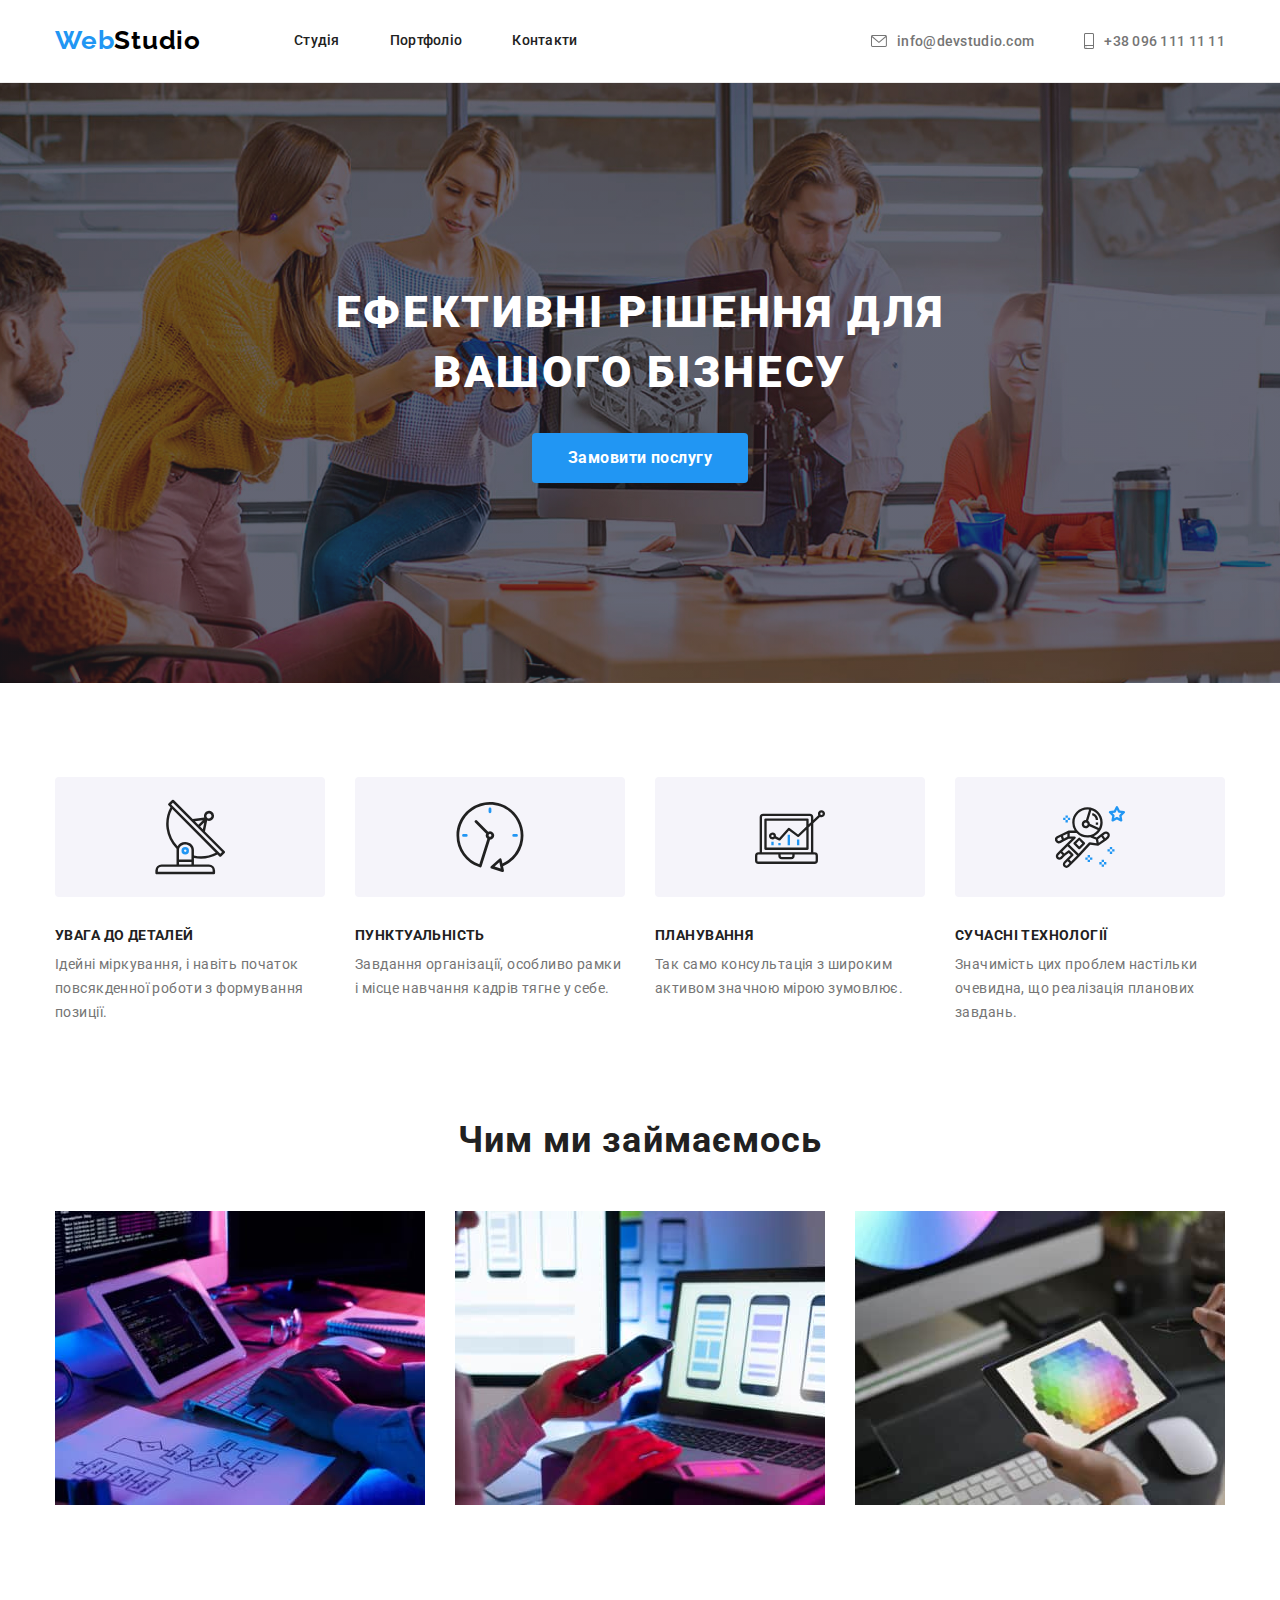
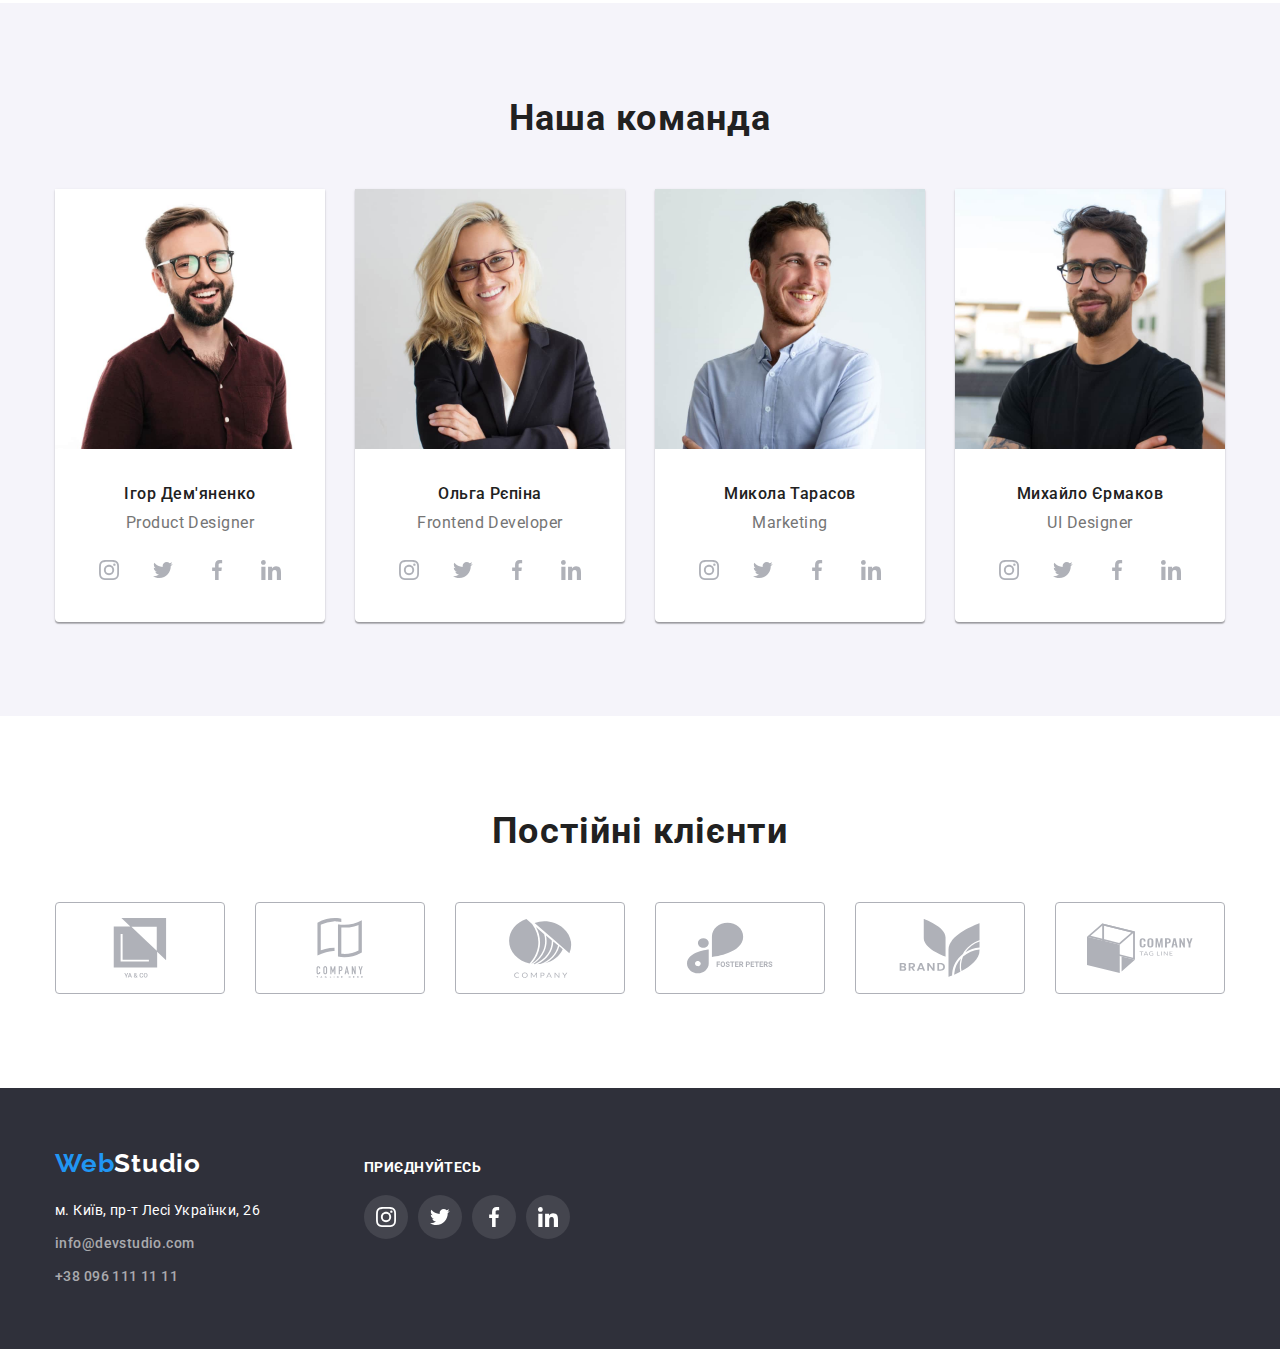
==== index.html @ 9c5e0856 "upd" ====
<!DOCTYPE html>
<html lang="en">
  <head>
    <meta charset="UTF-8" />
    <meta http-equiv="X-UA-Compatible" content="IE=edge" />
    <meta name="viewport" content="width=device-width, initial-scale=1.0" />
    <title>Студія</title>
    <link
      href="https://fonts.googleapis.com/css2?family=Raleway:wght@700&family=Roboto:wght@400;500;700;900&display=swap"
      rel="stylesheet"
    />
    <link
      rel="stylesheet"
      href="https://cdnjs.cloudflare.com/ajax/libs/modern-normalize/1.1.0/modern-normalize.min.css"
    />
    <link href="./css/styles.css" rel="stylesheet" type="text/css" />
  </head>
  <body>
    <header class="head-border">
      <div class="container header">
        <nav class="site-nav">
          <a href="" class="site-logo"
            >Web<span class="studio-header">Studio</span></a
          >
          <ul class="site-nav list">
            <li><a href="./index.html" class="link">Студія</a></li>
            <li><a href="./portfolio.html" class="link">Портфоліо</a></li>
            <li><a href="" class="link">Контакти</a></li>
          </ul>
        </nav>
        <ul class="auth-nav">
          <li class="item">
            <a 
            href="mailto:info@devstudio.com" class="contact top-contact"
              ><svg class="mail-icon">
                <use href="./images/symbol-defs.svg#icon-envelope"></use>
                </svg><span contsct-text>info@devstudio.com</span> 
              </a
            >
          </li>
          <li class="item">
            <a 
            href="tel:+380961111111" class="contact top-contact" >
            <svg class="tel-icon">
              <use href="./images/symbol-defs.svg#icon-smartphone"></use>
              </svg><span class="contact-text">+38 096 111 11 11</span> </a>
          </li>
        </ul>
      </div>
    </header>
    <main>
      <section class="hero section">
        <div>
          <h1 class="hero-title">Ефективні рішення для вашого бізнесу</h1>
          <div class="btn">
            <button type="button" class="hero-btn button">Замовити послугу
            </button>
          </div>
        </div>
      </section>
      <section class="about section">
        <div class="container">
          <ul class="about-list list">
            <li class="li-width">
              <div class="work-div">
                <svg class="work-icon" width="70" >
                  <use href="./images/symbol-defs.svg#icon-antenna"></use>
                  </svg>
              </div>
              <h3 class="about-header">УВАГА ДО ДЕТАЛЕЙ</h3>
              <p>
                Ідейні міркування, і навіть початок повсякденної роботи з
                формування позиції.
              </p>
            </li>
            <li class="li-width">
              <div class="work-div">
                <svg class="work-icon" width="70">
                  <use href="./images/symbol-defs.svg#icon-clock-1"></use>
                  </svg>
              </div>
              <h3 class="about-header">ПУНКТУАЛЬНІСТЬ</h3>
              <p>
                Завдання організації, особливо рамки і місце навчання кадрів
                тягне у себе.
              </p>
            </li>
            <li class="li-width">
              <div class="work-div">
                <svg class="work-icon" width="70">
                  <use href="./images/symbol-defs.svg#icon-diagram-1"></use>
                  </svg>
              </div>
              <h3 class="about-header">ПЛАНУВАННЯ</h3>
              <p>
                Так само консультація з широким активом значною мірою зумовлює.
              </p>
            </li>
            <li class="li-width">
              <div class="work-div">
                <svg class="work-icon " width="70">
                  <use href="./images/symbol-defs.svg#icon-astronaut-1"></use>
                  </svg>
              </div>
              <h3 class="about-header">СУЧАСНІ ТЕХНОЛОГІЇ</h3>
              <p>
                Значимість цих проблем настільки очевидна, що реалізація
                планових завдань.
              </p>
            </li>
          </ul>
        </div>
      </section>
      <section class="work-type section">
        <div class="container">
          <h2 class="work-header">Чим ми займаємось</h2>
          <ul class="work-list list">
            <li>
              <img
                width="370px"
                height="294px"
                src="./images/img.jpg"
                alt="ЧимЗаймаємось1"
              />
            </li>
            <li>
              <img
                width="370px"
                height="294px"
                src="./images/img1.jpg"
                alt="ЧимЗаймаємось2"
              />
            </li>
            <li>
              <img
                width="370px"
                height="294px"
                src="./images/img2.jpg"
                alt="Чимзаймаємось3"
              />
            </li>
          </ul>
        </div>
      </section>
      <section class="team section">
        <div class="container">
          <h2 class="work-header">Наша команда</h2>
          <ul class="team-list list">
            <li class="team-item">
              <img
                width="270px"
                height="260px"
                src="./images/img3.jpg"
                alt="Ігор Дем'яненко"
              />
              <div class="team-text">
                <h3 class="name-header">Ігор Дем'яненко</h3>
                <p>Product Designer</p>
                <ul class="social-list">
                  <li class="social-item">
                    <a class="social-link link"
                     href="https://www.instagram.com"
                    target="_blank" 
                    rel="nofollow noopener noreferrer"
                    aria-label="instagram icon">
                  <svg class="social-icon">
                  <use href="./images/symbol-defs.svg#icon-instagram-2"></use>
                  </svg>
                </a>
                  </li>
                  <li class="social-item">
                    <a class="social-link link" href="https://twitter.com"
                    target="_blank" 
                    rel="nofollow noopener noreferrer"
                    aria-label="twitter icon">
                  <svg class="social-icon">
                  <use href="./images/symbol-defs.svg#icon-twitter"></use>
                  </svg>
                </a>
                  </li>
                  <li class="social-item">
                    <a class="social-link link" href="https://www.facebook.com"
                    target="_blank" 
                    rel="nofollow noopener noreferrer"
                    aria-label="facebook icon">
                  <svg class="social-icon">
                  <use href="./images/symbol-defs.svg#icon-facebook-1"></use>
                  </svg>
                </a>
                  </li>
                  <li class="social-item">
                    <a class="social-link link" href="https://www.linkedin.com"
                    target="_blank" 
                    rel="nofollow noopener noreferrer"
                    aria-label="linkedin icon">
                  <svg class="social-icon">
                  <use href="./images/symbol-defs.svg#icon-linkedin-1"></use>
                  </svg>
                </a>
                  </li>
                </ul>
              </div>
            </li>
            <li class="team-item">
              <img
                width="270px"
                height="260px"
                src="./images/img4.jpg"
                alt="Ольга Рєпіна"
              />
              <div class="team-text">
                <h3 class="name-header">Ольга Рєпіна</h3>
                <p>Frontend Developer</p>
                <ul class="social-list">
                  <li class="social-item">
                    <a class="social-link link"
                     href="https://www.instagram.com"
                    target="_blank" 
                    rel="nofollow noopener noreferrer"
                    aria-label="instagram icon">
                  <svg class="social-icon">
                  <use href="./images/symbol-defs.svg#icon-instagram-2"></use>
                  </svg>
                </a>
                  </li>
                  <li class="social-item">
                    <a class="social-link link" href="https://twitter.com"
                    target="_blank" 
                    rel="nofollow noopener noreferrer"
                    aria-label="twitter icon">
                  <svg class="social-icon">
                  <use href="./images/symbol-defs.svg#icon-twitter"></use>
                  </svg>
                </a>
                  </li>
                  <li class="social-item">
                    <a class="social-link link" href="https://www.facebook.com"
                    target="_blank" 
                    rel="nofollow noopener noreferrer"
                    aria-label="facebook icon">
                  <svg class="social-icon">
                  <use href="./images/symbol-defs.svg#icon-facebook-1"></use>
                  </svg>
                </a>
                  </li>
                  <li class="social-item">
                    <a class="social-link link" href="https://www.linkedin.com"
                    target="_blank" 
                    rel="nofollow noopener noreferrer"
                    aria-label="linkedin icon">
                  <svg class="social-icon">
                  <use href="./images/symbol-defs.svg#icon-linkedin-1"></use>
                  </svg>
                </a>
                  </li>
                </ul>
              </div>
            </li>
            <li class="team-item">
              <img
                width="270px"
                height="260px"
                src="./images/img5.jpg"
                alt="Микола Тарасов"
              />
              <div class="team-text">
                <h3 class="name-header">Микола Тарасов</h3>
                <p>Marketing</p>
                <ul class="social-list">
                  <li class="social-item">
                    <a class="social-link link"
                     href="https://www.instagram.com"
                    target="_blank" 
                    rel="nofollow noopener noreferrer"
                    aria-label="instagram icon">
                  <svg class="social-icon">
                  <use href="./images/symbol-defs.svg#icon-instagram-2"></use>
                  </svg>
                </a>
                  </li>
                  <li class="social-item">
                    <a class="social-link link" href="https://twitter.com"
                    target="_blank" 
                    rel="nofollow noopener noreferrer"
                    aria-label="twitter icon">
                  <svg class="social-icon">
                  <use href="./images/symbol-defs.svg#icon-twitter"></use>
                  </svg>
                </a>
                  </li>
                  <li class="social-item">
                    <a class="social-link link" href="https://www.facebook.com"
                    target="_blank" 
                    rel="nofollow noopener noreferrer"
                    aria-label="facebook icon">
                  <svg class="social-icon">
                  <use href="./images/symbol-defs.svg#icon-facebook-1"></use>
                  </svg>
                </a>
                  </li>
                  <li class="social-item">
                    <a class="social-link link" href="https://www.linkedin.com"
                    target="_blank" 
                    rel="nofollow noopener noreferrer"
                    aria-label="linkedin icon">
                  <svg class="social-icon">
                  <use href="./images/symbol-defs.svg#icon-linkedin-1"></use>
                  </svg>
                </a>
                  </li>
                </ul>
              </div>
            </li>
            <li class="team-item">
              <img
                width="270px"
                height="260px"
                src="./images/img6.jpg"
                alt="Михайло Єрмаков"
              />
              <div class="team-text">
                <h3 class="name-header">Михайло Єрмаков</h3>
                <p>UI Designer</p>
                <ul class="social-list">
                  <li class="social-item">
                    <a class="social-link link"
                     href="https://www.instagram.com"
                    target="_blank" 
                    rel="nofollow noopener noreferrer"
                    aria-label="instagram icon">
                  <svg class="social-icon">
                  <use href="./images/symbol-defs.svg#icon-instagram-2"></use>
                  </svg>
                </a>
                  </li>
                  <li class="social-item">
                    <a class="social-link link" href="https://twitter.com"
                    target="_blank" 
                    rel="nofollow noopener noreferrer"
                    aria-label="twitter icon">
                  <svg class="social-icon">
                  <use href="./images/symbol-defs.svg#icon-twitter"></use>
                  </svg>
                </a>
                  </li>
                  <li class="social-item">
                    <a class="social-link link" href="https://www.facebook.com"
                    target="_blank" 
                    rel="nofollow noopener noreferrer"
                    aria-label="facebook icon">
                  <svg class="social-icon">
                  <use href="./images/symbol-defs.svg#icon-facebook-1"></use>
                  </svg>
                </a>
                  </li>
                  <li class="social-item">
                    <a class="social-link link" href="https://www.linkedin.com"
                    target="_blank" 
                    rel="nofollow noopener noreferrer"
                    aria-label="linkedin icon">
                  <svg class="social-icon">
                  <use href="./images/symbol-defs.svg#icon-linkedin-1"></use>
                  </svg>
                </a>
                  </li>
                </ul>
              </div>
            </li>
          </ul>
        </div>
      </section>
      <section class="section">
        <div class="container">
          <h3 class="client-header">Постійні клієнти</h3>
          <ul class="client-list list">
            <li class="client-item">
            <a class="client-link" href="">
              <svg class="client-icon">
                <use href="./images/symbol-defs.svg#icon-company1"></use>
                </svg>
            </a>
            </li>
            <li class="client-item">
              <a class="client-link" href="">
                <svg class="client-icon">
                  <use href="./images/symbol-defs.svg#icon-company2"></use>
                  </svg>
              </a>
              </li>
              <li class="client-item">
                <a class="client-link" href="">
                  <svg class="client-icon">
                    <use href="./images/symbol-defs.svg#icon-company3"></use>
                    </svg>
                </a>
                </li>
                <li class="client-item">
                  <a class="client-link" href="">
                    <svg class="client-icon">
                      <use href="./images/symbol-defs.svg#icon-company4"></use>
                      </svg>
                  </a>
                  </li>
                  <li class="client-item">
                    <a class="client-link" href="">
                      <svg class="client-icon">
                        <use href="./images/symbol-defs.svg#icon-company5"></use>
                        </svg>
                    </a>
                    </li>
                    <li class="client-item">
                      <a class="client-link" href="">
                        <svg class="client-icon">
                          <use href="./images/symbol-defs.svg#icon-company6"></use>
                        </svg>
                    </a>
              </li>
          </ul>
        </div>
      </section>
    </main>
    <footer class="footer">
      <div class="container footer-divs ">
        <div class="div1">
          <a href="" class="logo-footer site-logo"
            >Web<span class="studio-footer">Studio</span></a
          >
          <address class="addres-fotter address">
            м. Київ, пр-т Лесі Українки, 26
          </address>
          <a href="mailto:info@devstudio.com" class="mail contact-footer contact"
            >info@devstudio.com</a
          >
          <a href="tel:+380961111111" class="contact-footer contact"
            >+38 096 111 11 11</a
          >
        </div>
          <div class="div2">
            <h4 class="footer-header">Приєднуйтесь</h4>
            <ul class="social-list">
              <li class="social-item">
                <a class="social-link foot-link link"
                 href="https://www.instagram.com"
                target="_blank"
                rel="nofollow noopener noreferrer"
                aria-label="instagram icon">
              <svg class="social-icon foot-icon">
              <use href="./images/symbol-defs.svg#icon-instagram-2"></use>
              </svg>
            </a>
              </li>
              <li class="social-item">
                <a class="social-link foot-link link" href="https://twitter.com"
                target="_blank"
                rel="nofollow noopener noreferrer"
                aria-label="twitter icon">
              <svg class="social-icon foot-icon">
              <use href="./images/symbol-defs.svg#icon-twitter"></use>
              </svg>
            </a>
              </li>
              <li class="social-item">
                <a class="social-link foot-link link" href="https://www.facebook.com"
                target="_blank"
                rel="nofollow noopener noreferrer"
                aria-label="facebook icon">
              <svg class="social-icon foot-icon">
              <use href="./images/symbol-defs.svg#icon-facebook-1"></use>
              </svg>
            </a>
              </li>
              <li class="social-item">
                <a class="social-link foot-link link" href="https://www.linkedin.com"
                target="_blank"
                rel="nofollow noopener noreferrer"
                aria-label="linkedin icon">
              <svg class="social-icon foot-icon">
              <use href="./images/symbol-defs.svg#icon-linkedin-1"></use>
              </svg>
            </a>
              </li>
            </ul>
          </div>
      </div>
    </footer>
  </body>
</html>
---- css/styles.css ----
:root {
  --primary-text-color: #757575;
  --title-text-color: #212121;
  --accent-color: #2196f3;
  --primary-white-color: #ffffff;
  --secondary-bg-color: #f5f4fa;
}

body {
  background-color: var(--primary-white-color);
  color: var(--primary-text-color);
  font-family: "Roboto", "Arial", sans-serif;
}
h1,
h2,
h3,
h4,
h5,
h6,
p {
  margin: 0px;
}
a {
  text-decoration: none;
}
.list {
  list-style: none;
}
.footer {
  background-color: #2f303a;
}
.section {
  padding-top: 94px;
  padding-bottom: 94px;
}
.hero-title {
  color: var(--primary-white-color);
  font-weight: 900;
  font-size: 44px;
  line-height: 1.36;
  text-align: center;
  letter-spacing: 0.06em;
  text-transform: uppercase;

  width: 696px;
  margin-left: auto;
  margin-right: auto;
  margin-bottom: 30px;
}

h1 {
  margin-top: 0px;
}
h2 {
  color: var(--title-text-color);
  font-size: 36px;
  line-height: 1.17;
  text-align: center;
  letter-spacing: 0.03em;
}
h3 {
  color: var(--title-text-color);
  font-weight: 700;
}
ul {
  margin: 0;
  padding: 0;
  list-style: none;
}
.portfolio p {
  color: var(--primary-text-color);
  font-size: 16px;
  line-height: 1.88;
  letter-spacing: 0.03em;
}

.button {
  cursor: pointer;
  font-weight: 500;
  font-size: 16px;
  line-height: 1.63;
  text-align: center;
  letter-spacing: 0.03em;
  padding-left: 22px;
  padding-right: 22px;

  min-height: 38px;

  border: 0px;

  border-radius: 4px;
}
.list .port-btn {
  margin-bottom: 50px;
}
.btn {
  text-align: center;
}

.button:hover {
  font-weight: 500;
  font-size: 16px;
  line-height: 1.83;
  text-align: center;
  letter-spacing: 0.03em;
  background-color: var(--accent-color);
  color: var(--primary-white-color);
  box-shadow: 0px 4px 4px rgba(0, 0, 0, 0.15);
  border-radius: 4px;
}
.button:active {
  font-weight: 500;
  font-size: 16px;
  line-height: 1.83;
  text-align: center;
  letter-spacing: 0.03em;
  background-color: var(--accent-color);
  color: var(--primary-white-color);
  box-shadow: 0px 4px 4px rgba(0, 0, 0, 0.15);
  border-radius: 4px;
}
.site-logo {
  color: var(--accent-color);
  font-family: "Raleway";
  font-weight: 700;
  font-size: 26px;
  line-height: 1.2;
  letter-spacing: 0.03em;
  display: block;
  margin-right: 93px;
}
.studio-header {
  color: #000000;
}
.studio-footer {
  color: var(--primary-white-color);
}
.contact {
  color: var(--primary-text-color);
  font-weight: 500;
  font-size: 14px;
  line-height: 1.15;
  letter-spacing: 0.02em;
}
.site-nav {
  font-weight: 500;
  font-size: 14px;
  line-height: 1.15;
  letter-spacing: 0.02em;
  display: flex;
  align-items: center;
}
.site-nav li {
  margin-right: 50px;
}
.site-nav li:last-child {
  margin-right: 0;
}

.hero {
  background-color: #2f303a;
}
.hero button {
  color: var(--primary-white-color);
  background-color: var(--accent-color);
  font-weight: 700;
}

.team {
  background-color: #f5f4fa;
}
.team h3 {
  font-weight: 500;
  font-size: 16px;
  line-height: 1.19;
  text-align: center;
  letter-spacing: 0.03em;
}
.team p {
  font-size: 16px;
  line-height: 19px;
  text-align: center;
  letter-spacing: 0.03em;
}
.about h3 {
  font-size: 14px;
  line-height: 1.15;
  letter-spacing: 0.03em;
  text-transform: uppercase;
}
.about-header {
  margin-bottom: 10px;
  margin-top: 30px;
}
.about p {
  font-size: 14px;
  line-height: 1.71;
  letter-spacing: 0.03em;
}
.contact:hover {
  color: var(--accent-color);
}
.contact:focus {
  color: var(--accent-color);
}
.site-nav .link {
  color: var(--title-text-color);
  display: block;
  padding-top: 32px;
  padding-bottom: 32px;
  border-bottom: 2px solid transparent;
}
.site-nav .link:hover {
  color: var(--accent-color);
  border-radius: px;
  border-bottom: 2px solid #2196f3;
}
.site-nav .link:focus {
  color: var(--accent-color);
}

.address {
  color: var(--primary-white-color);
  font-style: normal;
  font-size: 14px;
  line-height: 1.71;
  letter-spacing: 0.03em;
}
.contact-footer {
  font-size: 14px;
  line-height: 1.71;
  letter-spacing: 0.03em;
  color: rgba(255, 255, 255, 0.6);
}
.hero .button {
  font-weight: 700;
}
.auth-nav {
  display: flex;
  margin-left: auto;
}
.auth-nav .item + .item {
  margin-left: 50px;
}
.header {
  display: flex;
  align-items: center;
}
.portfolio-text {
  color: #757575;
  font-weight: 400;
  font-size: 16px;
  line-height: 30px;
  letter-spacing: 0.03em;
}
.portfolio-title {
  font-size: 18px;
  line-height: 36px;
  letter-spacing: 0.06em;
}
.portfolio-list {
  display: flex;
  flex-wrap: wrap;
}
.portfolio-list .portfolio-title {
  text-align: left;
}
.port-name {
  padding-top: 20px;
  padding-bottom: 20px;
  padding-left: 24px;
  padding-right: 24px;
}

.port-btn {
  display: flex;
  align-items: center;
  justify-content: center;
  margin-bottom: 50px;
}
.port-btn li:not(:last-child) {
  margin-right: 8px;
}
.port-flex {
  margin-right: 30px;
}
.port-flex:nth-child(3n) {
  margin-right: 0;
}

.container {
  width: 1200px;
  margin-left: auto;
  margin-right: auto;
  padding-left: 15px;
  padding-right: 15px;
}
.work-header {
  margin-top: 0px;
  margin-bottom: 50px;
}
.work-list {
  display: flex;
  gap: 30px;
}
.about-list {
  display: flex;
  gap: 30px;
}
.team-list {
  display: flex;
  gap: 30px;
}
.footer {
  padding-top: 60px;
  padding-bottom: 60px;
  display: flex;
}
.logo-footer {
  margin-bottom: 20px;
}
.addres-fotter {
  margin-bottom: 9px;
}
.contact-footer {
  display: flex;
  flex-wrap: wrap;
}
.mail {
  margin-bottom: 9px;
}
.studio-work {
  border-top: none;
  border: 1px solid #eeeeee;
  width: 370px;
}
.port-flex:nth-child(-n + 6) {
  margin-bottom: 30px;
}

.name-header {
  margin-bottom: 10px;
}
.btn-section {
  margin-bottom: 50px;
  padding-bottom: 0px;
}
.portfolio-section {
  padding-top: 94px;
}
.btn-size {
  margin-left: 22px;
  margin-right: 22px;
}
.hero-btn {
  padding-top: 10px;
  padding-bottom: 10px;
  padding-left: 32px;
  padding-right: 32px;
  min-width: 216px;
  min-height: 50px;
}
.hero {
  padding-top: 200px;
  padding-bottom: 200px;
}
.btn-title {
  margin-left: 32px;
  margin-right: 32px;
}

.head-border {
  border-bottom: 1px solid #ececec;
}
.about {
  padding-bottom: 0px;
}
.li-width {
  width: 270px;
  
}
.team-text {
  padding-top: 30px;
  padding-bottom: 30px;
}

.hero {
  background-image: linear-gradient(
      to right,
      rgba(47, 48, 58, 0.4),
      rgba(47, 48, 58, 0.4)
    ),
    url("../images/herobackground.jpg");
  max-width: 1600px;
  background-position: center;
  background-repeat: no-repeat;
  background-size: cover;
  margin-left: auto;
  margin-right: auto;
}

.social-list {
  display: flex;
  justify-content: center;
  gap: 10px;
  margin-top: 16px;
}

.social-link {
  width: 44px;
  height: 44px;
  background-color: #ffffff;
  border-radius: 50%;
  display: flex;
  align-items: center;
  justify-content: center;
}

.social-icon {
  width: 20px;
  height: 20px;
  fill: #afb1b8;
}
.social-link:hover,
.social-link:focus {
  background-color: #2196f3;
}
.social-link:hover .social-icon {
  fill: #ffffff;
}
.social-link:focus .social-icon {
  fill: #ffffff;
}
.client-icon {
  width: 106px;
  height: 60px;
}
.client-header {
  text-align: center;
  font-weight: 700;
  font-size: 36px;
  line-height: 42px;
  text-align: center;
  letter-spacing: 0.03em;
  margin-left: auto;
  margin-right: auto;
  margin-bottom: 50px;
}
.client-list {
  display: flex;
  align-items: center;
  justify-content: center;
  gap: 30px;
}
.client-link {
  display: flex;
  align-items: center;
  justify-content: center;
  border: 1px solid #afb1b8;
  border-radius: 4px;
  color: #afb1b8;
  width: 170px;
  height: 92px;
  justify-content: center;
  align-items: center;
}
.client-icon {
  fill: currentColor;
}
.client-link:hover,
.client-link:focus {
  border-color: #2196f3;
  color: #2196f3;
}
.mail-icon {
  width: 16px;
  height: 12px;
  fill: #757575;
  margin-right: 10px;
}
.tel-icon {
  width: 10px;
  height: 16px;
  fill: #757575;
  margin-right: 10px;
}
.top-contact {
  display: flex;
  align-items: center;
}
.contact:hover .tel-icon {
  fill: #2196f3;
}
.contact:focus .tel-icon {
  fill: #2196f3;
}
.contact:focus .mail-icon {
  fill: #2196f3;
}

.work-div {
  width: 270px;
  height: 120px;
  background-color: #f5f4fa;
  display: flex;
  align-items: center;
  justify-content: center;
  border-radius: 4px;
}
.team-item {
  background-color: #ffffff;
  box-shadow: 0px 1px 3px rgba(0, 0, 0, 0.12), 0px 1px 1px rgba(0, 0, 0, 0.14),
    0px 2px 1px rgba(0, 0, 0, 0.2);
  border-radius: 0px 0px 4px 4px;
}
.port-flex:hover {
  box-shadow: 0px 1px 1px rgba(0, 0, 0, 0.12), 0px 4px 4px rgba(0, 0, 0, 0.06),
    1px 4px 6px rgba(0, 0, 0, 0.16);
}
.port-flex:focus {
  box-shadow: 0px 1px 1px rgba(0, 0, 0, 0.12), 0px 4px 4px rgba(0, 0, 0, 0.06),
    1px 4px 6px rgba(0, 0, 0, 0.16);
}

.hover-btn:hover {
  box-shadow: 0px 3px 1px rgba(0, 0, 0, 0.1), 0px 1px 2px rgba(0, 0, 0, 0.08),
    0px 2px 2px rgba(0, 0, 0, 0.12);
}
.hover-btn:focus {
  box-shadow: 0px 3px 1px rgba(0, 0, 0, 0.1), 0px 1px 2px rgba(0, 0, 0, 0.08),
    0px 2px 2px rgba(0, 0, 0, 0.12);
}
.footer-header {
  font-weight: 700;
  font-size: 14px;
  line-height: 16px;
  letter-spacing: 0.03em;
  text-transform: uppercase;

  color: #ffffff;
  margin-bottom: 20px;
}
.footer-divs {
  display: flex;
  align-items: baseline;
}
.div1 {
  margin-right: 70px;
}
.foot-link {
  background-color: rgba(255, 255, 255, 0.1);
}
.foot-icon {
  fill: #ffffff;
}
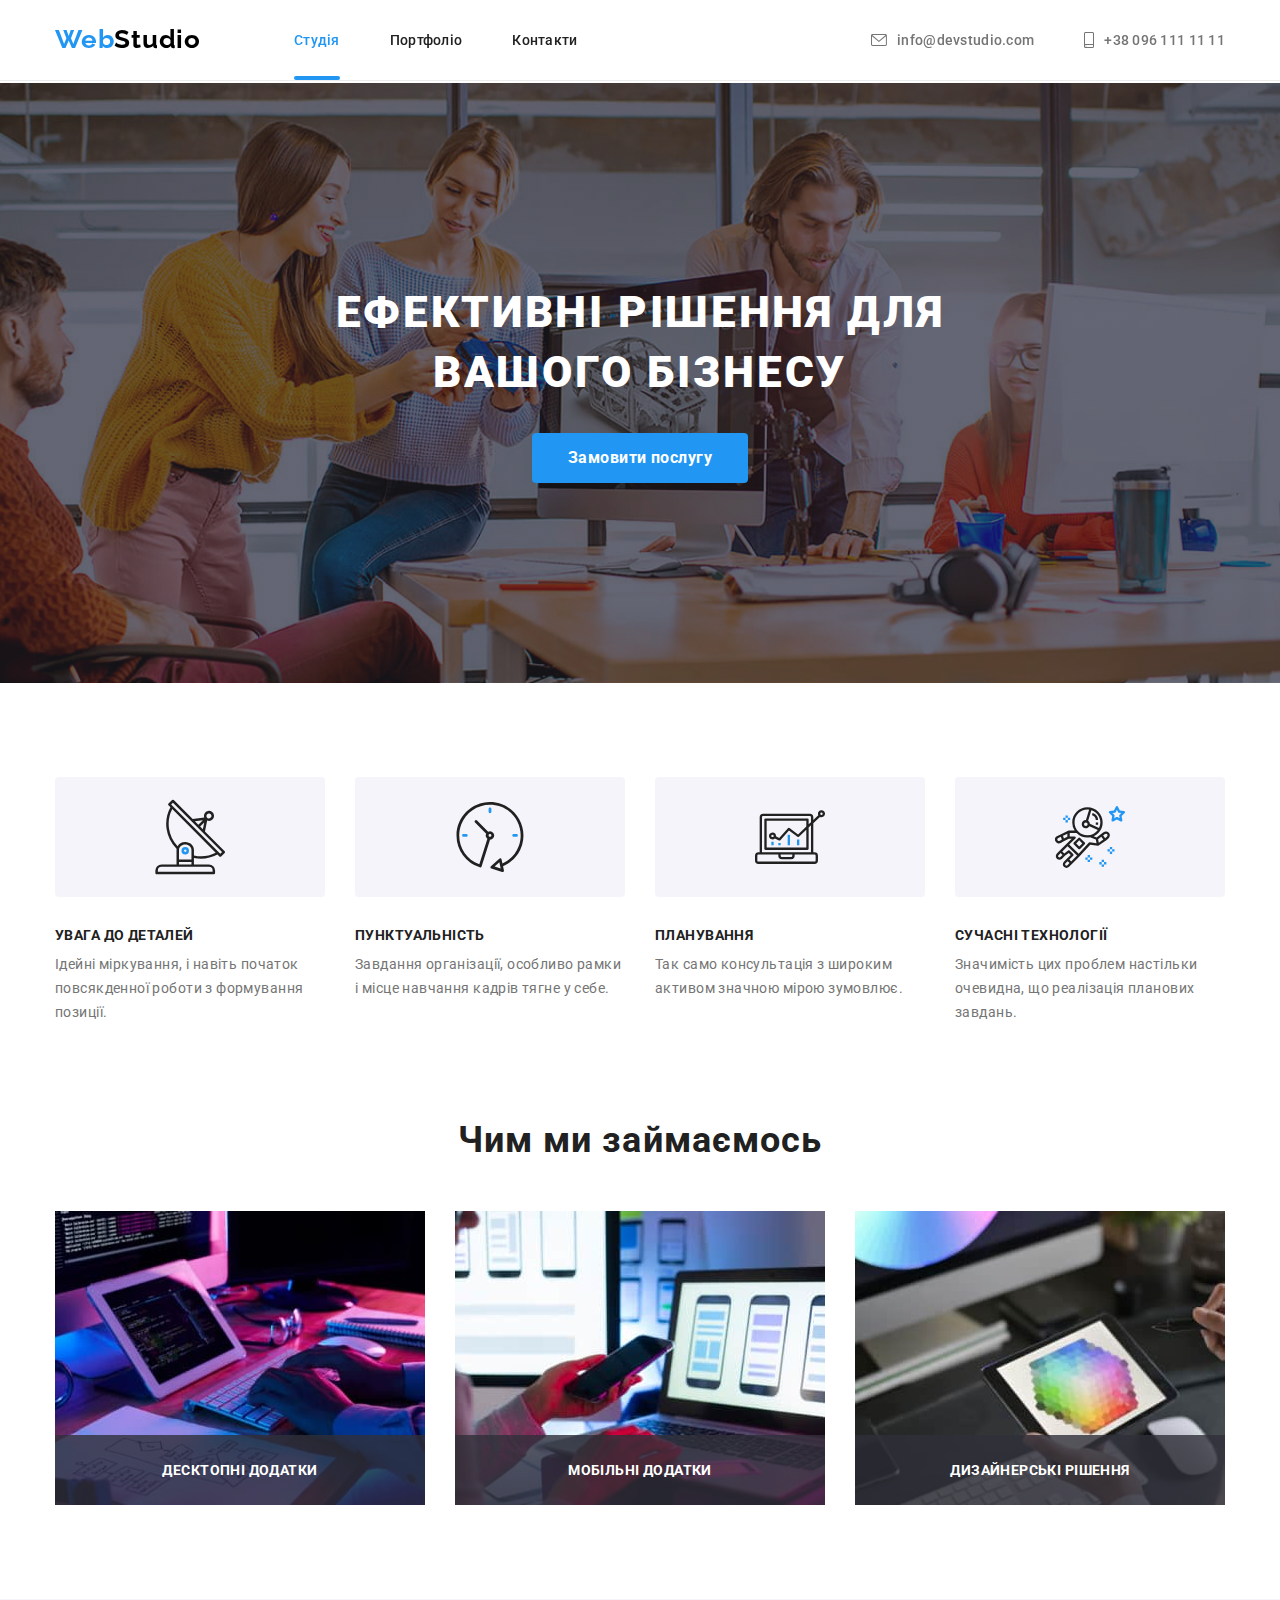
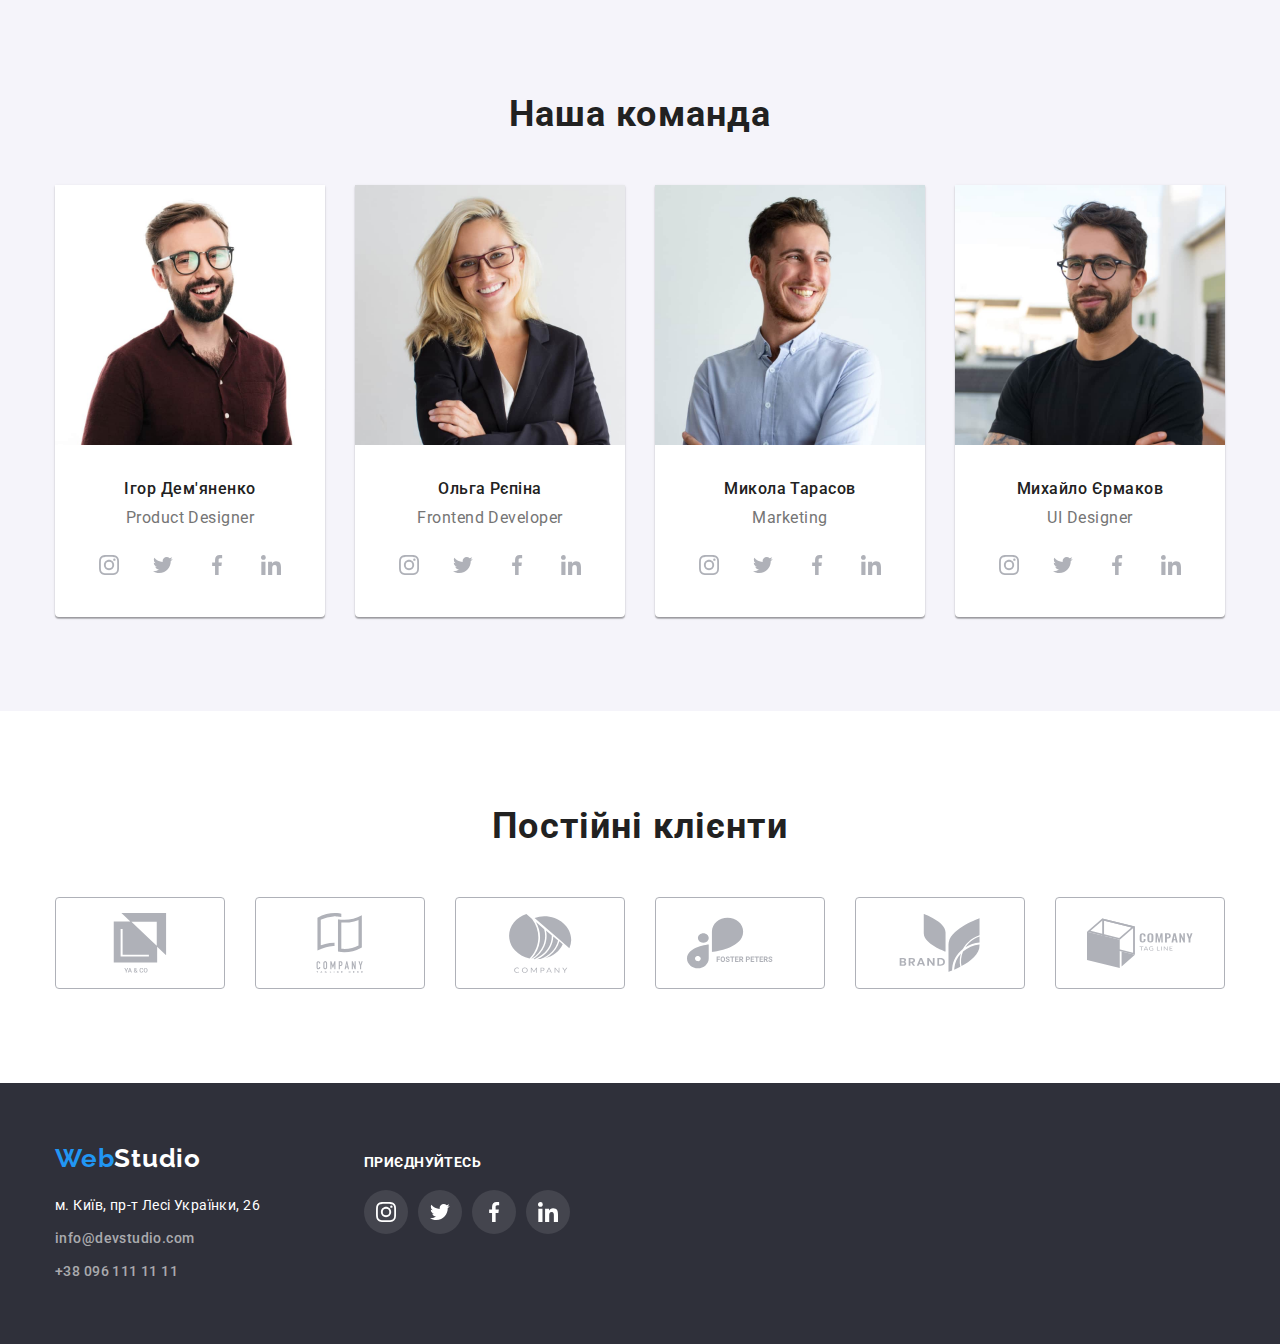
==== commit fafa62e7: "hw5" ====
--- a/index.html
+++ b/index.html
@@ -16,34 +16,32 @@
     <link href="./css/styles.css" rel="stylesheet" type="text/css" />
   </head>
   <body>
-    <header class="head-border">
+    <header class="head-border" data-header>
       <div class="container header">
         <nav class="site-nav">
           <a href="" class="site-logo"
             >Web<span class="studio-header">Studio</span></a
           >
           <ul class="site-nav list">
-            <li><a href="./index.html" class="link">Студія</a></li>
+            <li><a href="./index.html" class="link current">Студія</a></li>
             <li><a href="./portfolio.html" class="link">Портфоліо</a></li>
             <li><a href="" class="link">Контакти</a></li>
           </ul>
         </nav>
         <ul class="auth-nav">
           <li class="item">
-            <a 
-            href="mailto:info@devstudio.com" class="contact top-contact"
+            <a href="mailto:info@devstudio.com" class="contact top-contact"
               ><svg class="mail-icon">
-                <use href="./images/symbol-defs.svg#icon-envelope"></use>
-                </svg><span contsct-text>info@devstudio.com</span> 
-              </a
-            >
+                <use href="./images/symbol-defs.svg#icon-envelope"></use></svg
+              ><span contsct-text>info@devstudio.com</span>
+            </a>
           </li>
           <li class="item">
-            <a 
-            href="tel:+380961111111" class="contact top-contact" >
-            <svg class="tel-icon">
-              <use href="./images/symbol-defs.svg#icon-smartphone"></use>
-              </svg><span class="contact-text">+38 096 111 11 11</span> </a>
+            <a href="tel:+380961111111" class="contact top-contact">
+              <svg class="tel-icon">
+                <use href="./images/symbol-defs.svg#icon-smartphone"></use></svg
+              ><span class="contact-text">+38 096 111 11 11</span>
+            </a>
           </li>
         </ul>
       </div>
@@ -53,7 +51,8 @@
         <div>
           <h1 class="hero-title">Ефективні рішення для вашого бізнесу</h1>
           <div class="btn">
-            <button type="button" class="hero-btn button">Замовити послугу
+            <button type="button" class="hero-btn button" data-modal-open>
+              Замовити послугу
             </button>
           </div>
         </div>
@@ -63,9 +62,9 @@
           <ul class="about-list list">
             <li class="li-width">
               <div class="work-div">
-                <svg class="work-icon" width="70" >
+                <svg class="work-icon" width="70">
                   <use href="./images/symbol-defs.svg#icon-antenna"></use>
-                  </svg>
+                </svg>
               </div>
               <h3 class="about-header">УВАГА ДО ДЕТАЛЕЙ</h3>
               <p>
@@ -77,7 +76,7 @@
               <div class="work-div">
                 <svg class="work-icon" width="70">
                   <use href="./images/symbol-defs.svg#icon-clock-1"></use>
-                  </svg>
+                </svg>
               </div>
               <h3 class="about-header">ПУНКТУАЛЬНІСТЬ</h3>
               <p>
@@ -89,7 +88,7 @@
               <div class="work-div">
                 <svg class="work-icon" width="70">
                   <use href="./images/symbol-defs.svg#icon-diagram-1"></use>
-                  </svg>
+                </svg>
               </div>
               <h3 class="about-header">ПЛАНУВАННЯ</h3>
               <p>
@@ -98,9 +97,9 @@
             </li>
             <li class="li-width">
               <div class="work-div">
-                <svg class="work-icon " width="70">
+                <svg class="work-icon" width="70">
                   <use href="./images/symbol-defs.svg#icon-astronaut-1"></use>
-                  </svg>
+                </svg>
               </div>
               <h3 class="about-header">СУЧАСНІ ТЕХНОЛОГІЇ</h3>
               <p>
@@ -116,28 +115,44 @@
           <h2 class="work-header">Чим ми займаємось</h2>
           <ul class="work-list list">
             <li>
-              <img
-                width="370px"
-                height="294px"
-                src="./images/img.jpg"
-                alt="ЧимЗаймаємось1"
-              />
+              <div class="image">
+                <img
+                  width="370px"
+                  height="294px"
+                  src="./images/img.jpg"
+                  alt="ЧимЗаймаємось1"
+                />
+
+                <div class="image-text">
+                  <p class="text-image">Десктопні додатки</p>
+                </div>
+              </div>
             </li>
             <li>
-              <img
-                width="370px"
-                height="294px"
-                src="./images/img1.jpg"
-                alt="ЧимЗаймаємось2"
-              />
+              <div class="image">
+                <img
+                  width="370px"
+                  height="294px"
+                  src="./images/img1.jpg"
+                  alt="ЧимЗаймаємось2"
+                />
+                <div class="image-text">
+                  <p class="text-image">Мобільні додатки</p>
+                </div>
+              </div>
             </li>
             <li>
-              <img
-                width="370px"
-                height="294px"
-                src="./images/img2.jpg"
-                alt="Чимзаймаємось3"
-              />
+              <div class="image">
+                <img
+                  width="370px"
+                  height="294px"
+                  src="./images/img2.jpg"
+                  alt="Чимзаймаємось3"
+                />
+                <div class="image-text">
+                  <p class="text-image">Дизайнерські рішення</p>
+                </div>
+              </div>
             </li>
           </ul>
         </div>
@@ -158,45 +173,62 @@
                 <p>Product Designer</p>
                 <ul class="social-list">
                   <li class="social-item">
-                    <a class="social-link link"
-                     href="https://www.instagram.com"
-                    target="_blank" 
-                    rel="nofollow noopener noreferrer"
-                    aria-label="instagram icon">
-                  <svg class="social-icon">
-                  <use href="./images/symbol-defs.svg#icon-instagram-2"></use>
-                  </svg>
-                </a>
-                  </li>
-                  <li class="social-item">
-                    <a class="social-link link" href="https://twitter.com"
-                    target="_blank" 
-                    rel="nofollow noopener noreferrer"
-                    aria-label="twitter icon">
-                  <svg class="social-icon">
-                  <use href="./images/symbol-defs.svg#icon-twitter"></use>
-                  </svg>
-                </a>
-                  </li>
-                  <li class="social-item">
-                    <a class="social-link link" href="https://www.facebook.com"
-                    target="_blank" 
-                    rel="nofollow noopener noreferrer"
-                    aria-label="facebook icon">
-                  <svg class="social-icon">
-                  <use href="./images/symbol-defs.svg#icon-facebook-1"></use>
-                  </svg>
-                </a>
-                  </li>
-                  <li class="social-item">
-                    <a class="social-link link" href="https://www.linkedin.com"
-                    target="_blank" 
-                    rel="nofollow noopener noreferrer"
-                    aria-label="linkedin icon">
-                  <svg class="social-icon">
-                  <use href="./images/symbol-defs.svg#icon-linkedin-1"></use>
-                  </svg>
-                </a>
+                    <a
+                      class="social-link link"
+                      href="https://www.instagram.com"
+                      target="_blank"
+                      rel="nofollow noopener noreferrer"
+                      aria-label="instagram icon"
+                    >
+                      <svg class="social-icon">
+                        <use
+                          href="./images/symbol-defs.svg#icon-instagram-2"
+                        ></use>
+                      </svg>
+                    </a>
+                  </li>
+                  <li class="social-item">
+                    <a
+                      class="social-link link"
+                      href="https://twitter.com"
+                      target="_blank"
+                      rel="nofollow noopener noreferrer"
+                      aria-label="twitter icon"
+                    >
+                      <svg class="social-icon">
+                        <use href="./images/symbol-defs.svg#icon-twitter"></use>
+                      </svg>
+                    </a>
+                  </li>
+                  <li class="social-item">
+                    <a
+                      class="social-link link"
+                      href="https://www.facebook.com"
+                      target="_blank"
+                      rel="nofollow noopener noreferrer"
+                      aria-label="facebook icon"
+                    >
+                      <svg class="social-icon">
+                        <use
+                          href="./images/symbol-defs.svg#icon-facebook-1"
+                        ></use>
+                      </svg>
+                    </a>
+                  </li>
+                  <li class="social-item">
+                    <a
+                      class="social-link link"
+                      href="https://www.linkedin.com"
+                      target="_blank"
+                      rel="nofollow noopener noreferrer"
+                      aria-label="linkedin icon"
+                    >
+                      <svg class="social-icon">
+                        <use
+                          href="./images/symbol-defs.svg#icon-linkedin-1"
+                        ></use>
+                      </svg>
+                    </a>
                   </li>
                 </ul>
               </div>
@@ -213,45 +245,62 @@
                 <p>Frontend Developer</p>
                 <ul class="social-list">
                   <li class="social-item">
-                    <a class="social-link link"
-                     href="https://www.instagram.com"
-                    target="_blank" 
-                    rel="nofollow noopener noreferrer"
-                    aria-label="instagram icon">
-                  <svg class="social-icon">
-                  <use href="./images/symbol-defs.svg#icon-instagram-2"></use>
-                  </svg>
-                </a>
-                  </li>
-                  <li class="social-item">
-                    <a class="social-link link" href="https://twitter.com"
-                    target="_blank" 
-                    rel="nofollow noopener noreferrer"
-                    aria-label="twitter icon">
-                  <svg class="social-icon">
-                  <use href="./images/symbol-defs.svg#icon-twitter"></use>
-                  </svg>
-                </a>
-                  </li>
-                  <li class="social-item">
-                    <a class="social-link link" href="https://www.facebook.com"
-                    target="_blank" 
-                    rel="nofollow noopener noreferrer"
-                    aria-label="facebook icon">
-                  <svg class="social-icon">
-                  <use href="./images/symbol-defs.svg#icon-facebook-1"></use>
-                  </svg>
-                </a>
-                  </li>
-                  <li class="social-item">
-                    <a class="social-link link" href="https://www.linkedin.com"
-                    target="_blank" 
-                    rel="nofollow noopener noreferrer"
-                    aria-label="linkedin icon">
-                  <svg class="social-icon">
-                  <use href="./images/symbol-defs.svg#icon-linkedin-1"></use>
-                  </svg>
-                </a>
+                    <a
+                      class="social-link link"
+                      href="https://www.instagram.com"
+                      target="_blank"
+                      rel="nofollow noopener noreferrer"
+                      aria-label="instagram icon"
+                    >
+                      <svg class="social-icon">
+                        <use
+                          href="./images/symbol-defs.svg#icon-instagram-2"
+                        ></use>
+                      </svg>
+                    </a>
+                  </li>
+                  <li class="social-item">
+                    <a
+                      class="social-link link"
+                      href="https://twitter.com"
+                      target="_blank"
+                      rel="nofollow noopener noreferrer"
+                      aria-label="twitter icon"
+                    >
+                      <svg class="social-icon">
+                        <use href="./images/symbol-defs.svg#icon-twitter"></use>
+                      </svg>
+                    </a>
+                  </li>
+                  <li class="social-item">
+                    <a
+                      class="social-link link"
+                      href="https://www.facebook.com"
+                      target="_blank"
+                      rel="nofollow noopener noreferrer"
+                      aria-label="facebook icon"
+                    >
+                      <svg class="social-icon">
+                        <use
+                          href="./images/symbol-defs.svg#icon-facebook-1"
+                        ></use>
+                      </svg>
+                    </a>
+                  </li>
+                  <li class="social-item">
+                    <a
+                      class="social-link link"
+                      href="https://www.linkedin.com"
+                      target="_blank"
+                      rel="nofollow noopener noreferrer"
+                      aria-label="linkedin icon"
+                    >
+                      <svg class="social-icon">
+                        <use
+                          href="./images/symbol-defs.svg#icon-linkedin-1"
+                        ></use>
+                      </svg>
+                    </a>
                   </li>
                 </ul>
               </div>
@@ -268,45 +317,62 @@
                 <p>Marketing</p>
                 <ul class="social-list">
                   <li class="social-item">
-                    <a class="social-link link"
-                     href="https://www.instagram.com"
-                    target="_blank" 
-                    rel="nofollow noopener noreferrer"
-                    aria-label="instagram icon">
-                  <svg class="social-icon">
-                  <use href="./images/symbol-defs.svg#icon-instagram-2"></use>
-                  </svg>
-                </a>
-                  </li>
-                  <li class="social-item">
-                    <a class="social-link link" href="https://twitter.com"
-                    target="_blank" 
-                    rel="nofollow noopener noreferrer"
-                    aria-label="twitter icon">
-                  <svg class="social-icon">
-                  <use href="./images/symbol-defs.svg#icon-twitter"></use>
-                  </svg>
-                </a>
-                  </li>
-                  <li class="social-item">
-                    <a class="social-link link" href="https://www.facebook.com"
-                    target="_blank" 
-                    rel="nofollow noopener noreferrer"
-                    aria-label="facebook icon">
-                  <svg class="social-icon">
-                  <use href="./images/symbol-defs.svg#icon-facebook-1"></use>
-                  </svg>
-                </a>
-                  </li>
-                  <li class="social-item">
-                    <a class="social-link link" href="https://www.linkedin.com"
-                    target="_blank" 
-                    rel="nofollow noopener noreferrer"
-                    aria-label="linkedin icon">
-                  <svg class="social-icon">
-                  <use href="./images/symbol-defs.svg#icon-linkedin-1"></use>
-                  </svg>
-                </a>
+                    <a
+                      class="social-link link"
+                      href="https://www.instagram.com"
+                      target="_blank"
+                      rel="nofollow noopener noreferrer"
+                      aria-label="instagram icon"
+                    >
+                      <svg class="social-icon">
+                        <use
+                          href="./images/symbol-defs.svg#icon-instagram-2"
+                        ></use>
+                      </svg>
+                    </a>
+                  </li>
+                  <li class="social-item">
+                    <a
+                      class="social-link link"
+                      href="https://twitter.com"
+                      target="_blank"
+                      rel="nofollow noopener noreferrer"
+                      aria-label="twitter icon"
+                    >
+                      <svg class="social-icon">
+                        <use href="./images/symbol-defs.svg#icon-twitter"></use>
+                      </svg>
+                    </a>
+                  </li>
+                  <li class="social-item">
+                    <a
+                      class="social-link link"
+                      href="https://www.facebook.com"
+                      target="_blank"
+                      rel="nofollow noopener noreferrer"
+                      aria-label="facebook icon"
+                    >
+                      <svg class="social-icon">
+                        <use
+                          href="./images/symbol-defs.svg#icon-facebook-1"
+                        ></use>
+                      </svg>
+                    </a>
+                  </li>
+                  <li class="social-item">
+                    <a
+                      class="social-link link"
+                      href="https://www.linkedin.com"
+                      target="_blank"
+                      rel="nofollow noopener noreferrer"
+                      aria-label="linkedin icon"
+                    >
+                      <svg class="social-icon">
+                        <use
+                          href="./images/symbol-defs.svg#icon-linkedin-1"
+                        ></use>
+                      </svg>
+                    </a>
                   </li>
                 </ul>
               </div>
@@ -323,45 +389,62 @@
                 <p>UI Designer</p>
                 <ul class="social-list">
                   <li class="social-item">
-                    <a class="social-link link"
-                     href="https://www.instagram.com"
-                    target="_blank" 
-                    rel="nofollow noopener noreferrer"
-                    aria-label="instagram icon">
-                  <svg class="social-icon">
-                  <use href="./images/symbol-defs.svg#icon-instagram-2"></use>
-                  </svg>
-                </a>
-                  </li>
-                  <li class="social-item">
-                    <a class="social-link link" href="https://twitter.com"
-                    target="_blank" 
-                    rel="nofollow noopener noreferrer"
-                    aria-label="twitter icon">
-                  <svg class="social-icon">
-                  <use href="./images/symbol-defs.svg#icon-twitter"></use>
-                  </svg>
-                </a>
-                  </li>
-                  <li class="social-item">
-                    <a class="social-link link" href="https://www.facebook.com"
-                    target="_blank" 
-                    rel="nofollow noopener noreferrer"
-                    aria-label="facebook icon">
-                  <svg class="social-icon">
-                  <use href="./images/symbol-defs.svg#icon-facebook-1"></use>
-                  </svg>
-                </a>
-                  </li>
-                  <li class="social-item">
-                    <a class="social-link link" href="https://www.linkedin.com"
-                    target="_blank" 
-                    rel="nofollow noopener noreferrer"
-                    aria-label="linkedin icon">
-                  <svg class="social-icon">
-                  <use href="./images/symbol-defs.svg#icon-linkedin-1"></use>
-                  </svg>
-                </a>
+                    <a
+                      class="social-link link"
+                      href="https://www.instagram.com"
+                      target="_blank"
+                      rel="nofollow noopener noreferrer"
+                      aria-label="instagram icon"
+                    >
+                      <svg class="social-icon">
+                        <use
+                          href="./images/symbol-defs.svg#icon-instagram-2"
+                        ></use>
+                      </svg>
+                    </a>
+                  </li>
+                  <li class="social-item">
+                    <a
+                      class="social-link link"
+                      href="https://twitter.com"
+                      target="_blank"
+                      rel="nofollow noopener noreferrer"
+                      aria-label="twitter icon"
+                    >
+                      <svg class="social-icon">
+                        <use href="./images/symbol-defs.svg#icon-twitter"></use>
+                      </svg>
+                    </a>
+                  </li>
+                  <li class="social-item">
+                    <a
+                      class="social-link link"
+                      href="https://www.facebook.com"
+                      target="_blank"
+                      rel="nofollow noopener noreferrer"
+                      aria-label="facebook icon"
+                    >
+                      <svg class="social-icon">
+                        <use
+                          href="./images/symbol-defs.svg#icon-facebook-1"
+                        ></use>
+                      </svg>
+                    </a>
+                  </li>
+                  <li class="social-item">
+                    <a
+                      class="social-link link"
+                      href="https://www.linkedin.com"
+                      target="_blank"
+                      rel="nofollow noopener noreferrer"
+                      aria-label="linkedin icon"
+                    >
+                      <svg class="social-icon">
+                        <use
+                          href="./images/symbol-defs.svg#icon-linkedin-1"
+                        ></use>
+                      </svg>
+                    </a>
                   </li>
                 </ul>
               </div>
@@ -374,53 +457,53 @@
           <h3 class="client-header">Постійні клієнти</h3>
           <ul class="client-list list">
             <li class="client-item">
-            <a class="client-link" href="">
-              <svg class="client-icon">
-                <use href="./images/symbol-defs.svg#icon-company1"></use>
-                </svg>
-            </a>
+              <a class="client-link" href="">
+                <svg class="client-icon">
+                  <use href="./images/symbol-defs.svg#icon-company1"></use>
+                </svg>
+              </a>
             </li>
             <li class="client-item">
               <a class="client-link" href="">
                 <svg class="client-icon">
                   <use href="./images/symbol-defs.svg#icon-company2"></use>
-                  </svg>
-              </a>
-              </li>
-              <li class="client-item">
-                <a class="client-link" href="">
-                  <svg class="client-icon">
-                    <use href="./images/symbol-defs.svg#icon-company3"></use>
-                    </svg>
-                </a>
-                </li>
-                <li class="client-item">
-                  <a class="client-link" href="">
-                    <svg class="client-icon">
-                      <use href="./images/symbol-defs.svg#icon-company4"></use>
-                      </svg>
-                  </a>
-                  </li>
-                  <li class="client-item">
-                    <a class="client-link" href="">
-                      <svg class="client-icon">
-                        <use href="./images/symbol-defs.svg#icon-company5"></use>
-                        </svg>
-                    </a>
-                    </li>
-                    <li class="client-item">
-                      <a class="client-link" href="">
-                        <svg class="client-icon">
-                          <use href="./images/symbol-defs.svg#icon-company6"></use>
-                        </svg>
-                    </a>
-              </li>
+                </svg>
+              </a>
+            </li>
+            <li class="client-item">
+              <a class="client-link" href="">
+                <svg class="client-icon">
+                  <use href="./images/symbol-defs.svg#icon-company3"></use>
+                </svg>
+              </a>
+            </li>
+            <li class="client-item">
+              <a class="client-link" href="">
+                <svg class="client-icon">
+                  <use href="./images/symbol-defs.svg#icon-company4"></use>
+                </svg>
+              </a>
+            </li>
+            <li class="client-item">
+              <a class="client-link" href="">
+                <svg class="client-icon">
+                  <use href="./images/symbol-defs.svg#icon-company5"></use>
+                </svg>
+              </a>
+            </li>
+            <li class="client-item">
+              <a class="client-link" href="">
+                <svg class="client-icon">
+                  <use href="./images/symbol-defs.svg#icon-company6"></use>
+                </svg>
+              </a>
+            </li>
           </ul>
         </div>
       </section>
     </main>
     <footer class="footer">
-      <div class="container footer-divs ">
+      <div class="container footer-divs">
         <div class="div1">
           <a href="" class="logo-footer site-logo"
             >Web<span class="studio-footer">Studio</span></a
@@ -428,62 +511,84 @@
           <address class="addres-fotter address">
             м. Київ, пр-т Лесі Українки, 26
           </address>
-          <a href="mailto:info@devstudio.com" class="mail contact-footer contact"
+          <a
+            href="mailto:info@devstudio.com"
+            class="mail contact-footer contact"
             >info@devstudio.com</a
           >
           <a href="tel:+380961111111" class="contact-footer contact"
             >+38 096 111 11 11</a
           >
         </div>
-          <div class="div2">
-            <h4 class="footer-header">Приєднуйтесь</h4>
-            <ul class="social-list">
-              <li class="social-item">
-                <a class="social-link foot-link link"
-                 href="https://www.instagram.com"
+        <div class="div2">
+          <h4 class="footer-header">Приєднуйтесь</h4>
+          <ul class="social-list">
+            <li class="social-item">
+              <a
+                class="social-link foot-link link"
+                href="https://www.instagram.com"
                 target="_blank"
                 rel="nofollow noopener noreferrer"
-                aria-label="instagram icon">
-              <svg class="social-icon foot-icon">
-              <use href="./images/symbol-defs.svg#icon-instagram-2"></use>
-              </svg>
-            </a>
-              </li>
-              <li class="social-item">
-                <a class="social-link foot-link link" href="https://twitter.com"
+                aria-label="instagram icon"
+              >
+                <svg class="social-icon foot-icon">
+                  <use href="./images/symbol-defs.svg#icon-instagram-2"></use>
+                </svg>
+              </a>
+            </li>
+            <li class="social-item">
+              <a
+                class="social-link foot-link link"
+                href="https://twitter.com"
                 target="_blank"
                 rel="nofollow noopener noreferrer"
-                aria-label="twitter icon">
-              <svg class="social-icon foot-icon">
-              <use href="./images/symbol-defs.svg#icon-twitter"></use>
-              </svg>
-            </a>
-              </li>
-              <li class="social-item">
-                <a class="social-link foot-link link" href="https://www.facebook.com"
+                aria-label="twitter icon"
+              >
+                <svg class="social-icon foot-icon">
+                  <use href="./images/symbol-defs.svg#icon-twitter"></use>
+                </svg>
+              </a>
+            </li>
+            <li class="social-item">
+              <a
+                class="social-link foot-link link"
+                href="https://www.facebook.com"
                 target="_blank"
                 rel="nofollow noopener noreferrer"
-                aria-label="facebook icon">
-              <svg class="social-icon foot-icon">
-              <use href="./images/symbol-defs.svg#icon-facebook-1"></use>
-              </svg>
-            </a>
-              </li>
-              <li class="social-item">
-                <a class="social-link foot-link link" href="https://www.linkedin.com"
+                aria-label="facebook icon"
+              >
+                <svg class="social-icon foot-icon">
+                  <use href="./images/symbol-defs.svg#icon-facebook-1"></use>
+                </svg>
+              </a>
+            </li>
+            <li class="social-item">
+              <a
+                class="social-link foot-link link"
+                href="https://www.linkedin.com"
                 target="_blank"
                 rel="nofollow noopener noreferrer"
-                aria-label="linkedin icon">
-              <svg class="social-icon foot-icon">
-              <use href="./images/symbol-defs.svg#icon-linkedin-1"></use>
-              </svg>
-            </a>
-              </li>
-            </ul>
-          </div>
+                aria-label="linkedin icon"
+              >
+                <svg class="social-icon foot-icon">
+                  <use href="./images/symbol-defs.svg#icon-linkedin-1"></use>
+                </svg>
+              </a>
+            </li>
+          </ul>
+        </div>
       </div>
     </footer>
+    <div class="backdrop is-hidden" data-modal>
+      <div class="modal">
+        <button class="button-close" data-modal-close>
+          <svg class="icon-close" width="11" height="11">
+            <use href="./images/symbol-defs.svg#icon-close-button"></use>
+          </svg>
+        </button>
+      </div>
+    </div>
+    <script src="./js/modal.js"></script>
+    <script src="./js/header-scroll.js"></script>
   </body>
 </html>
-
-
--- a/css/styles.css
+++ b/css/styles.css
@@ -10,6 +10,7 @@
   background-color: var(--primary-white-color);
   color: var(--primary-text-color);
   font-family: "Roboto", "Arial", sans-serif;
+  padding-top: 83px;
 }
 h1,
 h2,
@@ -89,6 +90,9 @@
   border: 0px;
 
   border-radius: 4px;
+  transition-property: background-color;
+  transition-duration: 250ms;
+  transition-timing-function: cubic-bezier(0.4, 0, 0.2, 1);
 }
 .list .port-btn {
   margin-bottom: 50px;
@@ -141,6 +145,9 @@
   font-size: 14px;
   line-height: 1.15;
   letter-spacing: 0.02em;
+  transition-property: background-color;
+  transition-duration: 250ms;
+  transition-timing-function: cubic-bezier(0.4, 0, 0.2, 1);
 }
 .site-nav {
   font-weight: 500;
@@ -208,12 +215,13 @@
   display: block;
   padding-top: 32px;
   padding-bottom: 32px;
-  border-bottom: 2px solid transparent;
+  position: relative;
+  transition-property: background-color;
+  transition-duration: 250ms;
+  transition-timing-function: cubic-bezier(0.4, 0, 0.2, 1);
 }
 .site-nav .link:hover {
   color: var(--accent-color);
-  border-radius: px;
-  border-bottom: 2px solid #2196f3;
 }
 .site-nav .link:focus {
   color: var(--accent-color);
@@ -333,6 +341,14 @@
   border-top: none;
   border: 1px solid #eeeeee;
   width: 370px;
+}
+.port-flex {
+  border-top: none;
+  border: 1px solid #eeeeee;
+  width: 370px;
+  transition-property: background-color;
+  transition-duration: 250ms;
+  transition-timing-function: cubic-bezier(0.4, 0, 0.2, 1);
 }
 .port-flex:nth-child(-n + 6) {
   margin-bottom: 30px;
@@ -372,12 +388,15 @@
 .head-border {
   border-bottom: 1px solid #ececec;
 }
+.no-transparency {
+  background-color: rgba(47, 48, 58, 0.4);
+  backdrop-filter: blur(4px);
+}
 .about {
   padding-bottom: 0px;
 }
 .li-width {
   width: 270px;
-  
 }
 .team-text {
   padding-top: 30px;
@@ -414,6 +433,9 @@
   display: flex;
   align-items: center;
   justify-content: center;
+  transition-property: background-color;
+  transition-duration: 250ms;
+  transition-timing-function: cubic-bezier(0.4, 0, 0.2, 1);
 }
 
 .social-icon {
@@ -434,6 +456,9 @@
 .client-icon {
   width: 106px;
   height: 60px;
+  transition-property: background-color;
+  transition-duration: 250ms;
+  transition-timing-function: cubic-bezier(0.4, 0, 0.2, 1);
 }
 .client-header {
   text-align: center;
@@ -463,6 +488,9 @@
   height: 92px;
   justify-content: center;
   align-items: center;
+  transition-property: color;
+  transition-duration: 250ms;
+  transition-timing-function: cubic-bezier(0.4, 0, 0.2, 1);
 }
 .client-icon {
   fill: currentColor;
@@ -477,18 +505,30 @@
   height: 12px;
   fill: #757575;
   margin-right: 10px;
+  transition-property: background-color;
+  transition-duration: 250ms;
+  transition-timing-function: cubic-bezier(0.4, 0, 0.2, 1);
 }
 .tel-icon {
   width: 10px;
   height: 16px;
   fill: #757575;
   margin-right: 10px;
+  transition-property: background-color;
+  transition-duration: 250ms;
+  transition-timing-function: cubic-bezier(0.4, 0, 0.2, 1);
+  transition-property: background-color;
+  transition-duration: 250ms;
+  transition-timing-function: cubic-bezier(0.4, 0, 0.2, 1);
 }
 .top-contact {
   display: flex;
   align-items: center;
 }
 .contact:hover .tel-icon {
+  fill: #2196f3;
+}
+.contact:hover .mail-icon {
   fill: #2196f3;
 }
 .contact:focus .tel-icon {
@@ -553,3 +593,127 @@
 .foot-icon {
   fill: #ffffff;
 }
+.link {
+  position: relative;
+}
+.head-border {
+  position: fixed;
+  width: 100%;
+  top: 0;
+  z-index: 10;
+}
+
+.image {
+  position: relative;
+  height: 294px;
+  transition-property: background-color;
+  transition-duration: 250ms;
+  transition-timing-function: cubic-bezier(0.4, 0, 0.2, 1);
+}
+.image-text {
+  position: absolute;
+  bottom: 0;
+  left: 0;
+  width: 100%;
+  background: rgba(47, 48, 58, 0.8);
+  font-weight: 700;
+  font-size: 14px;
+  line-height: 16px;
+  text-align: center;
+  letter-spacing: 0.03em;
+  text-transform: uppercase;
+
+  color: #ffffff;
+  height: 70px;
+}
+.text-image {
+  padding-top: 27px;
+}
+.animation {
+  position: relative;
+  overflow: hidden;
+  height: 294px;
+}
+.studio-text {
+  display: none;
+  position: absolute;
+  top: +294px;
+  left: 0;
+  font-weight: 400;
+  font-size: 18px;
+  line-height: 28px;
+  letter-spacing: 0.03em;
+
+  color: #ffffff;
+  padding-top: 63px;
+  padding-left: 24px;
+  padding-right: 24px;
+
+  display: block;
+  background: rgba(33, 150, 243, 0.9);
+  height: 294px;
+  width: 370px;
+}
+.img-hover:hover .studio-text {
+  display: block;
+  background: rgba(33, 150, 243, 0.9);
+  height: 294px;
+  width: 370px;
+  transform: translateY(-294px);
+  transition-property: all;
+  transition-duration: 250ms;
+  transition-timing-function: cubic-bezier(0.4, 0, 0.2, 1);
+}
+
+.site-nav .link.current {
+  color: #2196f3;
+}
+.site-nav .link.current::after {
+  content: "";
+  display: block;
+  width: 100%;
+  height: 4px;
+  border-radius: 2px;
+  background-color: #2196f3;
+  position: absolute;
+  bottom: 0;
+  left: 0;
+}
+
+.backdrop {
+  position: fixed;
+
+  top: 0;
+  left: 0;
+  background-color: rgba(0, 0, 0, 0.2);
+  width: 100%;
+  height: 100%;
+}
+.backdrop.is-hidden {
+  opacity: 0;
+  pointer-events: none;
+}
+.modal {
+  position: absolute;
+  width: 528px;
+  height: 581px;
+  top: 221px;
+  left: 50%;
+  transform: translateX(-50%);
+  background: #ffffff;
+  box-shadow: 0px 1px 3px rgba(0, 0, 0, 0.12), 0px 1px 1px rgba(0, 0, 0, 0.14),
+    0px 2px 1px rgba(0, 0, 0, 0.2);
+  border-radius: 4px;
+}
+.icon-close {
+  color: #000000;
+}
+.button-close {
+  border: 1px solid rgba(0, 0, 0, 0.1);
+  background: #ffffff;
+  border-radius: 50%;
+  width: 30px;
+  height: 30px;
+  margin-left: 490px;
+  margin-top: 8px;
+}
